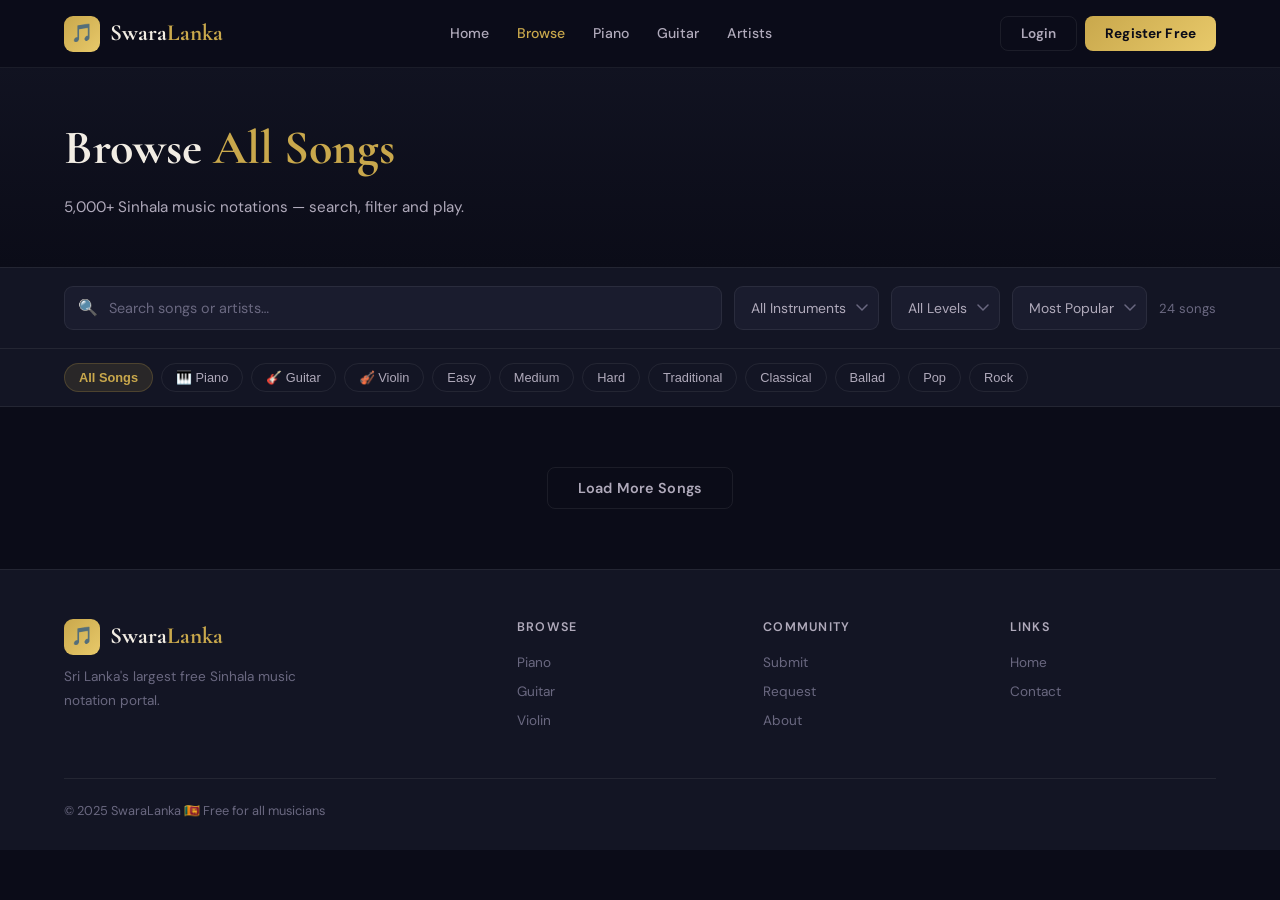
==== browse.html @ d3a34899 "Add files via upload" ====
<!DOCTYPE html>
<html lang="en">
<head>
<meta charset="UTF-8">
<meta name="viewport" content="width=device-width, initial-scale=1.0">
<title>Browse Songs — SwaraLanka</title>
<link href="https://fonts.googleapis.com/css2?family=Cormorant+Garamond:ital,wght@0,400;0,600;0,700;1,400&family=DM+Sans:wght@300;400;500;600&display=swap" rel="stylesheet">
<link rel="stylesheet" href="css/style.css">
<style>
.page-hero{padding:110px 5% 48px;background:linear-gradient(to bottom,var(--bg2),var(--bg));border-bottom:1px solid var(--border2)}
.page-hero h1{font-family:'Cormorant Garamond',serif;font-size:clamp(2rem,4vw,3rem);font-weight:700;margin-bottom:.5rem}
.page-hero h1 span{color:var(--gold)}
.page-hero p{color:var(--text2);font-size:.95rem}

/* SEARCH + FILTERS */
.search-bar{background:var(--bg2);border-bottom:1px solid var(--border2);padding:18px 5%;position:sticky;top:68px;z-index:50}
.search-inner{display:flex;gap:12px;align-items:center;flex-wrap:wrap;max-width:1200px;margin:0 auto}
.search-field{flex:1;min-width:220px;position:relative}
.search-field input{width:100%;padding:12px 18px 12px 44px;border-radius:9px;background:var(--bg3);border:1px solid var(--border2);color:var(--text);font-size:.9rem;font-family:'DM Sans',sans-serif;outline:none;transition:border-color .2s}
.search-field input:focus{border-color:var(--border)}
.search-field input::placeholder{color:var(--text3)}
.search-field .ico{position:absolute;left:14px;top:50%;transform:translateY(-50%);color:var(--text3);pointer-events:none}
.filter-select{padding:12px 16px;border-radius:9px;background:var(--bg3);border:1px solid var(--border2);color:var(--text2);font-size:.87rem;font-family:'DM Sans',sans-serif;cursor:pointer;outline:none;appearance:none;padding-right:32px;background-image:url("data:image/svg+xml,%3Csvg xmlns='http://www.w3.org/2000/svg' width='12' height='8'%3E%3Cpath d='M1 1l5 5 5-5' stroke='%236A6880' stroke-width='1.5' fill='none' stroke-linecap='round'/%3E%3C/svg%3E");background-repeat:no-repeat;background-position:right 10px center;transition:border-color .2s}
.filter-select:focus{border-color:var(--border)}
.results-count{font-size:.82rem;color:var(--text3);white-space:nowrap}

/* FILTER PILLS */
.filter-pills{padding:14px 5%;background:var(--bg2);border-bottom:1px solid var(--border2);position:sticky;top:120px;z-index:49;overflow-x:auto}
.pills-inner{display:flex;gap:8px;max-width:1200px;margin:0 auto}
.pill{padding:6px 14px;border-radius:50px;border:1px solid var(--border2);font-size:.8rem;color:var(--text2);cursor:pointer;white-space:nowrap;transition:all .2s;background:transparent}
.pill:hover{border-color:var(--border);color:var(--text)}
.pill.active{background:var(--gold-pale);border-color:var(--border);color:var(--gold);font-weight:600}

/* SONGS LIST */
.browse-layout{display:grid;grid-template-columns:1fr;gap:0;max-width:1200px;margin:0 auto;padding:28px 5%}
.songs-list{display:grid;grid-template-columns:repeat(auto-fill,minmax(300px,1fr));gap:12px}
.song-card{background:var(--bg2);border:1px solid var(--border2);border-radius:var(--radius);padding:16px 18px;display:flex;align-items:center;gap:12px;cursor:pointer;transition:all .25s;position:relative;overflow:hidden;text-decoration:none;color:inherit}
.song-card::after{content:'';position:absolute;left:0;top:0;width:3px;height:0;background:linear-gradient(to bottom,var(--gold),var(--gold-light));transition:height .25s;border-radius:0 0 0 14px}
.song-card:hover{border-color:rgba(201,168,76,.25);background:var(--bg3);transform:translateX(3px)}
.song-card:hover::after{height:100%}
.song-num{font-family:'Cormorant Garamond',serif;font-size:1.2rem;font-weight:700;color:var(--text3);min-width:26px}
.song-info{flex:1;min-width:0}
.song-title{font-weight:500;font-size:.9rem;color:var(--text);white-space:nowrap;overflow:hidden;text-overflow:ellipsis}
.song-artist{font-size:.75rem;color:var(--text3);margin-top:2px}
.song-badges{display:flex;gap:4px;margin-top:.35rem;flex-wrap:wrap}
.song-arrow{color:var(--text3);transition:transform .22s;flex-shrink:0}
.song-card:hover .song-arrow{transform:translateX(3px);color:var(--gold)}
.song-views{font-size:.72rem;color:var(--text3);margin-left:auto;flex-shrink:0;padding-right:4px}

/* EMPTY STATE */
.empty{text-align:center;padding:80px 20px;color:var(--text3)}
.empty .ico{font-size:3rem;margin-bottom:1rem;opacity:.4}
.empty h3{font-family:'Cormorant Garamond',serif;font-size:1.5rem;color:var(--text2);margin-bottom:.5rem}

/* LOAD MORE */
.load-more-wrap{text-align:center;padding:2rem 0}
</style>
</head>
<body>

<nav>
  <a class="logo" href="index.html"><div class="logo-icon">🎵</div><div class="logo-text">Swara<span>Lanka</span></div></a>
  <div class="nav-links">
    <a href="index.html">Home</a>
    <a href="browse.html" class="active">Browse</a>
    <a href="browse.html?filter=piano">Piano</a>
    <a href="browse.html?filter=guitar">Guitar</a>
    <a href="browse.html?filter=artists">Artists</a>
  </div>
  <div class="nav-btns">
    <button class="btn btn-outline">Login</button>
    <button class="btn btn-gold">Register Free</button>
  </div>
</nav>

<div class="page-hero">
  <h1>Browse <span>All Songs</span></h1>
  <p>5,000+ Sinhala music notations — search, filter and play.</p>
</div>

<!-- SEARCH + FILTERS -->
<div class="search-bar">
  <div class="search-inner">
    <div class="search-field">
      <span class="ico">🔍</span>
      <input id="searchInput" type="text" placeholder="Search songs or artists…" autocomplete="off"/>
    </div>
    <select class="filter-select" id="instrFilter">
      <option value="">All Instruments</option>
      <option value="piano">🎹 Piano</option>
      <option value="guitar">🎸 Guitar</option>
      <option value="violin">🎻 Violin</option>
      <option value="flute">🪗 Flute</option>
    </select>
    <select class="filter-select" id="diffFilter">
      <option value="">All Levels</option>
      <option value="easy">Easy</option>
      <option value="medium">Medium</option>
      <option value="hard">Hard</option>
    </select>
    <select class="filter-select" id="sortFilter">
      <option value="popular">Most Popular</option>
      <option value="az">A → Z</option>
      <option value="za">Z → A</option>
      <option value="likes">Most Liked</option>
    </select>
    <span class="results-count" id="resultsCount">24 songs</span>
  </div>
</div>

<div class="filter-pills">
  <div class="pills-inner">
    <button class="pill active" data-pill="all">All Songs</button>
    <button class="pill" data-pill="piano">🎹 Piano</button>
    <button class="pill" data-pill="guitar">🎸 Guitar</button>
    <button class="pill" data-pill="violin">🎻 Violin</button>
    <button class="pill" data-pill="easy">Easy</button>
    <button class="pill" data-pill="medium">Medium</button>
    <button class="pill" data-pill="hard">Hard</button>
    <button class="pill" data-pill="Traditional">Traditional</button>
    <button class="pill" data-pill="Classical">Classical</button>
    <button class="pill" data-pill="Ballad">Ballad</button>
    <button class="pill" data-pill="Pop">Pop</button>
    <button class="pill" data-pill="Rock">Rock</button>
  </div>
</div>

<div class="browse-layout">
  <div class="songs-list" id="songsList"></div>
  <div class="load-more-wrap">
    <button class="btn btn-outline" id="loadMoreBtn" style="padding:11px 30px;font-size:.9rem" onclick="loadMore()">Load More Songs</button>
  </div>
</div>

<footer>
  <div class="footer-grid">
    <div class="footer-brand"><a class="logo" href="index.html"><div class="logo-icon">🎵</div><div class="logo-text">Swara<span>Lanka</span></div></a><p>Sri Lanka's largest free Sinhala music notation portal.</p></div>
    <div class="footer-col"><h4>Browse</h4><a href="browse.html?filter=piano">Piano</a><a href="browse.html?filter=guitar">Guitar</a><a href="browse.html?filter=violin">Violin</a></div>
    <div class="footer-col"><h4>Community</h4><a href="#">Submit</a><a href="#">Request</a><a href="#">About</a></div>
    <div class="footer-col"><h4>Links</h4><a href="index.html">Home</a><a href="#">Contact</a></div>
  </div>
  <div class="footer-bottom"><p>© 2025 SwaraLanka 🇱🇰 Free for all musicians</p></div>
</footer>

<script src="js/data.js"></script>
<script>
let filtered=[], page=0, perPage=12;

function getFilters(){
  return{
    q:document.getElementById('searchInput').value.toLowerCase(),
    instr:document.getElementById('instrFilter').value,
    diff:document.getElementById('diffFilter').value,
    sort:document.getElementById('sortFilter').value,
    pill:document.querySelector('.pill.active')?.dataset.pill||'all'
  };
}

function applyFilters(){
  const f=getFilters();
  filtered=SONGS.filter(s=>{
    if(f.q && !s.title.toLowerCase().includes(f.q) && !s.artist.toLowerCase().includes(f.q)) return false;
    if(f.instr && !s.instruments.includes(f.instr)) return false;
    if(f.diff && s.difficulty!==f.diff) return false;
    if(f.pill==='piano'&&!s.instruments.includes('piano')) return false;
    if(f.pill==='guitar'&&!s.instruments.includes('guitar')) return false;
    if(f.pill==='violin'&&!s.instruments.includes('violin')) return false;
    if(f.pill==='easy'&&s.difficulty!=='easy') return false;
    if(f.pill==='medium'&&s.difficulty!=='medium') return false;
    if(f.pill==='hard'&&s.difficulty!=='hard') return false;
    if(['Traditional','Classical','Ballad','Pop','Rock'].includes(f.pill)&&s.genre!==f.pill) return false;
    return true;
  });
  if(f.sort==='az') filtered.sort((a,b)=>a.title.localeCompare(b.title));
  else if(f.sort==='za') filtered.sort((a,b)=>b.title.localeCompare(a.title));
  else if(f.sort==='likes') filtered.sort((a,b)=>b.likes-a.likes);
  else filtered.sort((a,b)=>b.views-a.views);
  page=0;
  document.getElementById('resultCount').textContent=filtered.length+' songs';
  document.getElementById('resultsCount').textContent=filtered.length+' songs';
  renderSongs(true);
}

function renderSongs(reset){
  const list=document.getElementById('songsList');
  if(reset) list.innerHTML='';
  const slice=filtered.slice(page*perPage,(page+1)*perPage);
  slice.forEach((s,i)=>{
    const num=page*perPage+i+1;
    list.innerHTML+=`<a class="song-card" href="song.html?id=${s.id}">
      <span class="song-num">${String(num).padStart(2,'0')}</span>
      <div class="song-info">
        <div class="song-title">${s.title}</div>
        <div class="song-artist">${s.artist}</div>
        <div class="song-badges">${s.instruments.map(instrBadge).join('')}${diffBadge(s.difficulty)}</div>
      </div>
      <span class="song-views">👁 ${s.views.toLocaleString()}</span>
      <span class="song-arrow">›</span>
    </a>`;
  });
  document.getElementById('loadMoreBtn').style.display=((page+1)*perPage>=filtered.length)?'none':'inline-block';
}

function loadMore(){page++;renderSongs(false);}

// Pills
document.querySelectorAll('.pill').forEach(p=>p.addEventListener('click',()=>{
  document.querySelectorAll('.pill').forEach(x=>x.classList.remove('active'));
  p.classList.add('active');applyFilters();
}));

// Inputs
['searchInput','instrFilter','diffFilter','sortFilter'].forEach(id=>
  document.getElementById(id).addEventListener('input',applyFilters)
);

// URL params
const params=new URLSearchParams(location.search);
if(params.get('q')) document.getElementById('searchInput').value=params.get('q');
if(params.get('filter')){
  const f=params.get('filter');
  const pill=document.querySelector(`[data-pill="${f}"]`);
  if(pill){document.querySelectorAll('.pill').forEach(x=>x.classList.remove('active'));pill.classList.add('active');}
  const sel=document.getElementById('instrFilter');
  if([...sel.options].some(o=>o.value===f)) sel.value=f;
}

// Fake result count for UI
document.getElementById('resultCount') || document.getElementById('resultsCount');

applyFilters();
</script>
</body>
</html>
---- css/style.css ----
/* ── RESET & VARS ── */
*,*::before,*::after{box-sizing:border-box;margin:0;padding:0}
:root{
  --gold:#C9A84C;--gold-light:#E8C96A;--gold-pale:rgba(201,168,76,0.12);
  --bg:#0B0C18;--bg2:#131524;--bg3:#1A1C2E;--bg4:#222440;
  --text:#F2EDE4;--text2:#B0AABB;--text3:#6A6880;
  --border:rgba(201,168,76,0.22);--border2:rgba(255,255,255,0.07);
  --radius:14px;--radius-sm:8px;
  --green:#34D399;--purple:#9B94FF;--orange:#FBbF24;
}
html{scroll-behavior:smooth}
body{background:var(--bg);color:var(--text);font-family:'DM Sans',sans-serif;overflow-x:hidden;line-height:1.6}
a{text-decoration:none;color:inherit}
img{max-width:100%}

/* ── NAV ── */
nav{position:fixed;top:0;left:0;right:0;z-index:100;padding:0 5%;backdrop-filter:blur(24px);-webkit-backdrop-filter:blur(24px);background:rgba(11,12,24,0.88);border-bottom:1px solid var(--border2);display:flex;align-items:center;justify-content:space-between;height:68px}
.logo{display:flex;align-items:center;gap:10px;cursor:pointer}
.logo-icon{width:36px;height:36px;background:linear-gradient(135deg,var(--gold),var(--gold-light));border-radius:9px;display:flex;align-items:center;justify-content:center;font-size:18px;flex-shrink:0}
.logo-text{font-family:'Cormorant Garamond',serif;font-size:1.45rem;font-weight:700}
.logo-text span{color:var(--gold)}
.nav-links{display:flex;align-items:center;gap:1.75rem}
.nav-links a{color:var(--text2);font-size:0.88rem;font-weight:500;transition:color .2s}
.nav-links a:hover,.nav-links a.active{color:var(--gold)}
.nav-btns{display:flex;gap:8px}
.btn{padding:8px 20px;border-radius:8px;font-size:0.85rem;font-weight:600;cursor:pointer;transition:all .22s;font-family:'DM Sans',sans-serif;border:none;letter-spacing:.01em}
.btn-outline{background:transparent;border:1px solid var(--border2);color:var(--text2)}
.btn-outline:hover{border-color:var(--gold);color:var(--gold)}
.btn-gold{background:linear-gradient(135deg,var(--gold),var(--gold-light));color:#0B0C18;font-weight:700}
.btn-gold:hover{transform:translateY(-1px);box-shadow:0 8px 24px rgba(201,168,76,.4)}

/* ── BADGES ── */
.badge{font-size:.7rem;padding:2px 9px;border-radius:50px;border:1px solid;font-weight:600}
.badge-piano{border-color:rgba(201,168,76,.4);color:var(--gold);background:rgba(201,168,76,.09)}
.badge-guitar{border-color:rgba(155,148,255,.4);color:var(--purple);background:rgba(155,148,255,.09)}
.badge-violin{border-color:rgba(52,211,153,.4);color:var(--green);background:rgba(52,211,153,.09)}
.badge-flute{border-color:rgba(251,191,36,.4);color:var(--orange);background:rgba(251,191,36,.09)}
.badge-easy{border-color:rgba(52,211,153,.35);color:var(--green);background:rgba(52,211,153,.08)}
.badge-medium{border-color:rgba(251,191,36,.35);color:var(--orange);background:rgba(251,191,36,.08)}
.badge-hard{border-color:rgba(248,113,113,.35);color:#f87171;background:rgba(248,113,113,.08)}

/* ── UTILITY ── */
.container{max-width:1200px;margin:0 auto;padding:0 5%}
.section{padding:80px 5%}
.section-eyebrow{font-size:.75rem;text-transform:uppercase;letter-spacing:.16em;color:var(--gold);margin-bottom:.6rem}
.section-title{font-family:'Cormorant Garamond',serif;font-size:clamp(1.8rem,3.5vw,2.8rem);font-weight:700;line-height:1.2}
.section-title span{color:var(--gold)}
.section-sub{color:var(--text2);margin-top:.6rem;font-size:.95rem}
.divider{height:1px;background:linear-gradient(to right,transparent,var(--border2),transparent);margin:0 5%}
@keyframes fadeUp{from{opacity:0;transform:translateY(28px)}to{opacity:1;transform:translateY(0)}}
.reveal{opacity:0;transform:translateY(28px);transition:opacity .65s ease,transform .65s ease}
.reveal.visible{opacity:1;transform:translateY(0)}

/* ── FOOTER ── */
footer{background:var(--bg2);border-top:1px solid var(--border2);padding:48px 5% 28px}
.footer-grid{display:grid;grid-template-columns:2fr 1fr 1fr 1fr;gap:2.5rem;margin-bottom:2.5rem}
.footer-brand p{color:var(--text3);font-size:.85rem;line-height:1.75;max-width:240px;margin-top:.6rem}
.footer-col h4{font-size:.78rem;font-weight:600;color:var(--text2);margin-bottom:.85rem;text-transform:uppercase;letter-spacing:.1em}
.footer-col a{display:block;color:var(--text3);font-size:.85rem;margin-bottom:.45rem;transition:color .2s}
.footer-col a:hover{color:var(--gold)}
.footer-bottom{border-top:1px solid var(--border2);padding-top:22px;display:flex;justify-content:space-between;align-items:center;flex-wrap:wrap;gap:10px}
.footer-bottom p{color:var(--text3);font-size:.8rem}
.social-links{display:flex;gap:10px}
.social-link{width:34px;height:34px;border:1px solid var(--border2);border-radius:7px;display:flex;align-items:center;justify-content:center;color:var(--text3);transition:all .22s;font-size:.85rem;font-weight:600}
.social-link:hover{border-color:var(--gold);color:var(--gold)}

/* ── RESPONSIVE ── */
@media(max-width:900px){.nav-links{display:none}.footer-grid{grid-template-columns:1fr 1fr}}
@media(max-width:600px){.footer-grid{grid-template-columns:1fr}.nav-btns .btn-outline{display:none}}
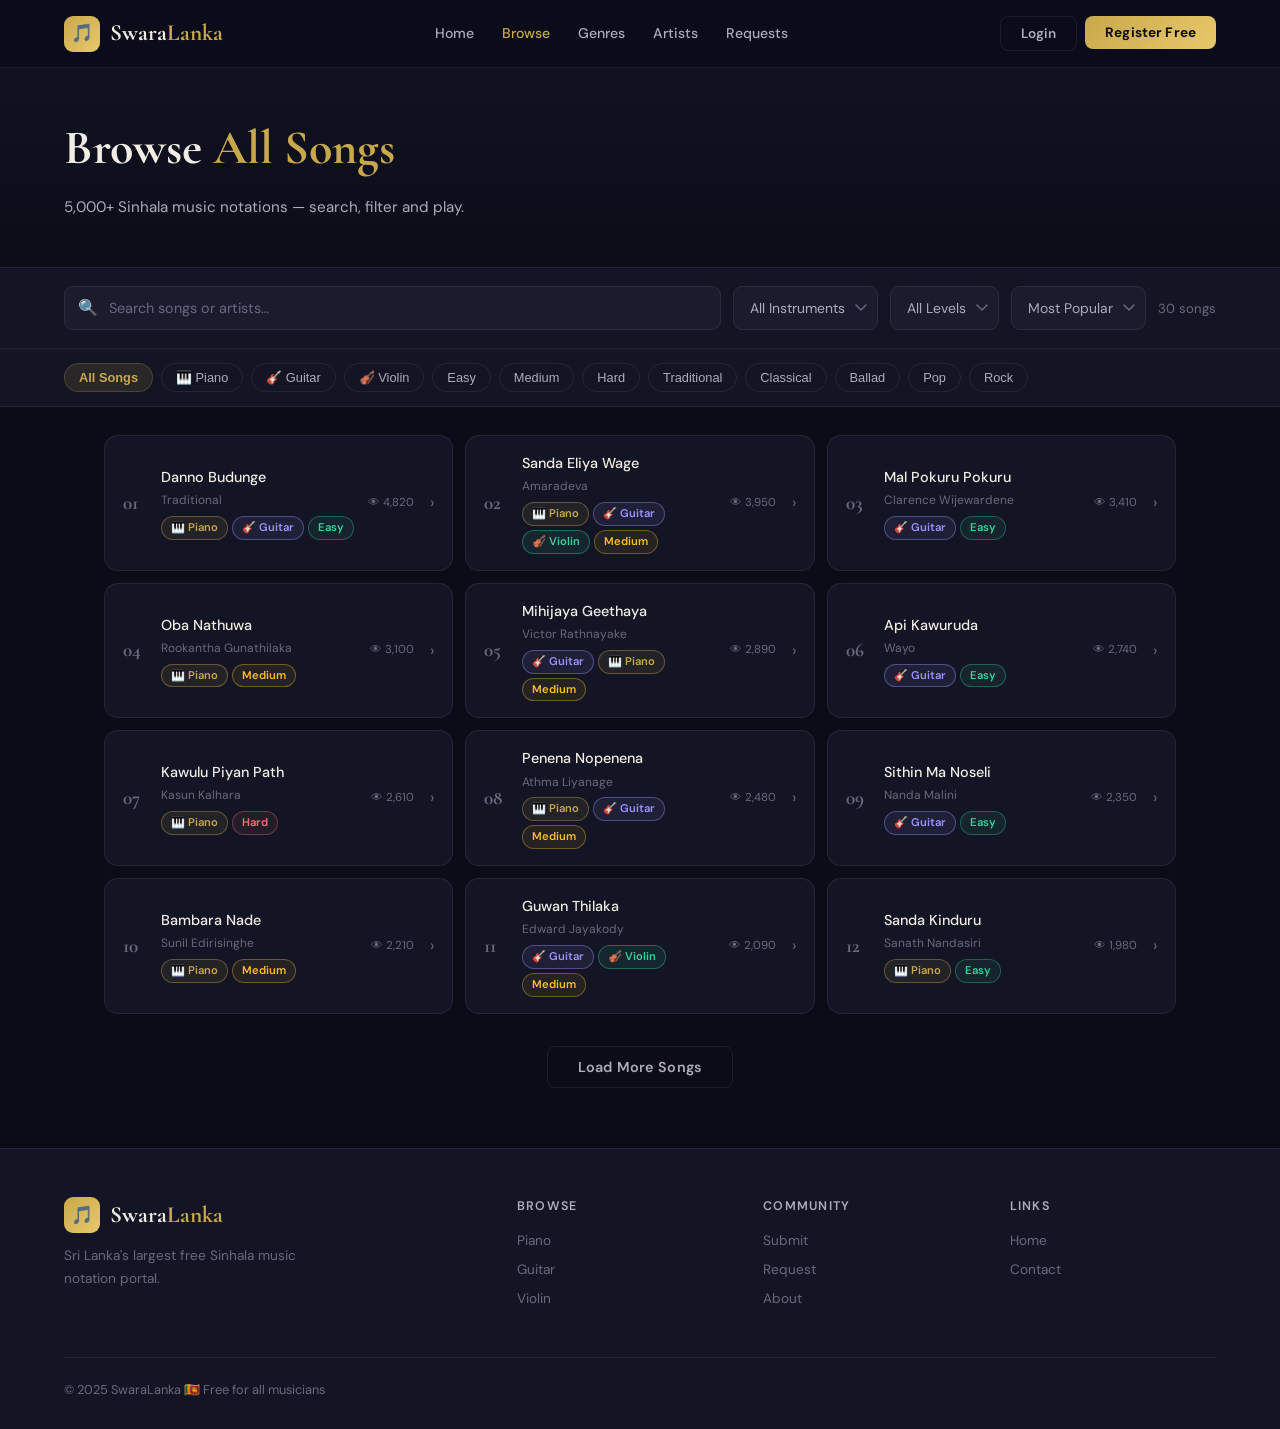
==== commit 91843bd0: "Add files via upload" ====
--- a/browse.html
+++ b/browse.html
@@ -58,20 +58,7 @@
 </head>
 <body>
 
-<nav>
-  <a class="logo" href="index.html"><div class="logo-icon">🎵</div><div class="logo-text">Swara<span>Lanka</span></div></a>
-  <div class="nav-links">
-    <a href="index.html">Home</a>
-    <a href="browse.html" class="active">Browse</a>
-    <a href="browse.html?filter=piano">Piano</a>
-    <a href="browse.html?filter=guitar">Guitar</a>
-    <a href="browse.html?filter=artists">Artists</a>
-  </div>
-  <div class="nav-btns">
-    <button class="btn btn-outline">Login</button>
-    <button class="btn btn-gold">Register Free</button>
-  </div>
-</nav>
+<nav id="mainNav"></nav>
 
 <div class="page-hero">
   <h1>Browse <span>All Songs</span></h1>
@@ -143,7 +130,10 @@
 </footer>
 
 <script src="js/data.js"></script>
+<script src="js/firebase.js"></script>
+<script src="js/nav.js"></script>
 <script>
+injectNav('browse');
 let filtered=[], page=0, perPage=12;
 
 function getFilters(){
@@ -176,8 +166,8 @@
   else if(f.sort==='likes') filtered.sort((a,b)=>b.likes-a.likes);
   else filtered.sort((a,b)=>b.views-a.views);
   page=0;
-  document.getElementById('resultCount').textContent=filtered.length+' songs';
-  document.getElementById('resultsCount').textContent=filtered.length+' songs';
+  const rc=document.getElementById('resultsCount');
+  if(rc) rc.textContent=filtered.length+' songs';
   renderSongs(true);
 }
 
